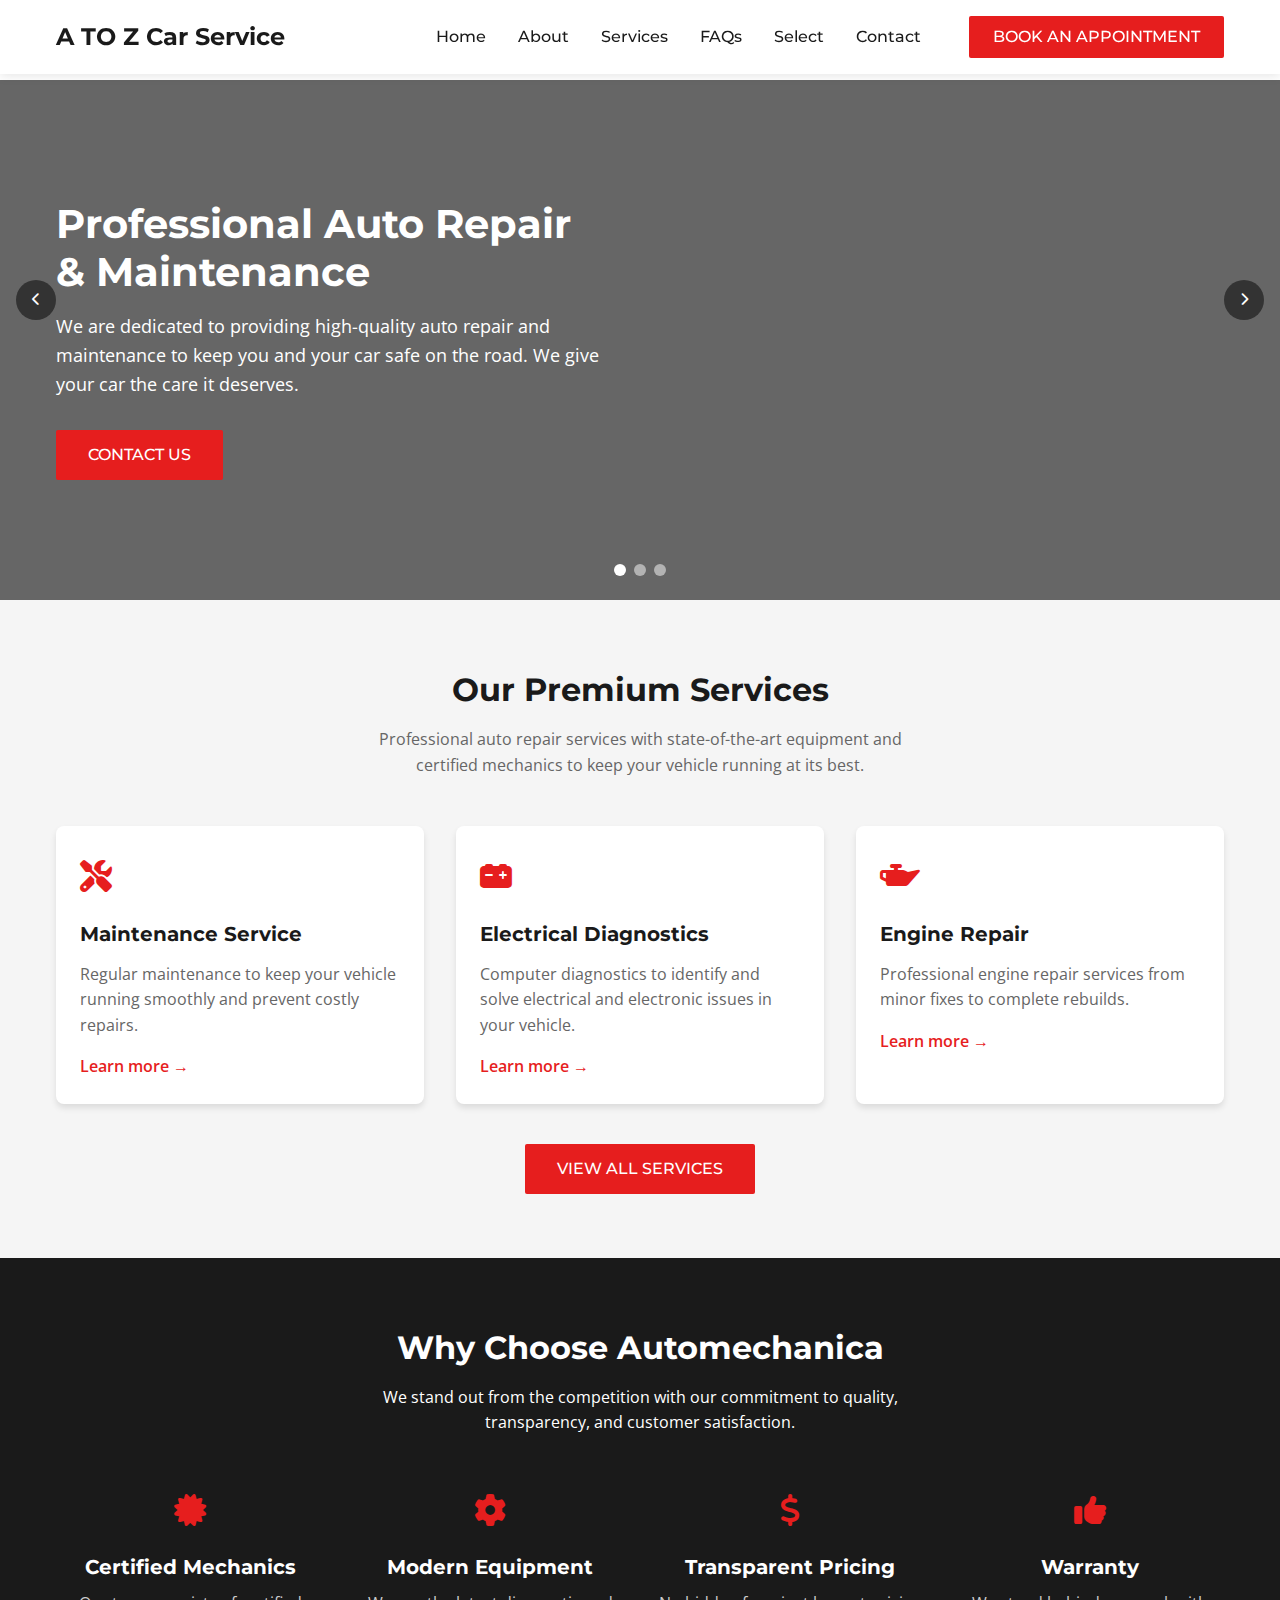
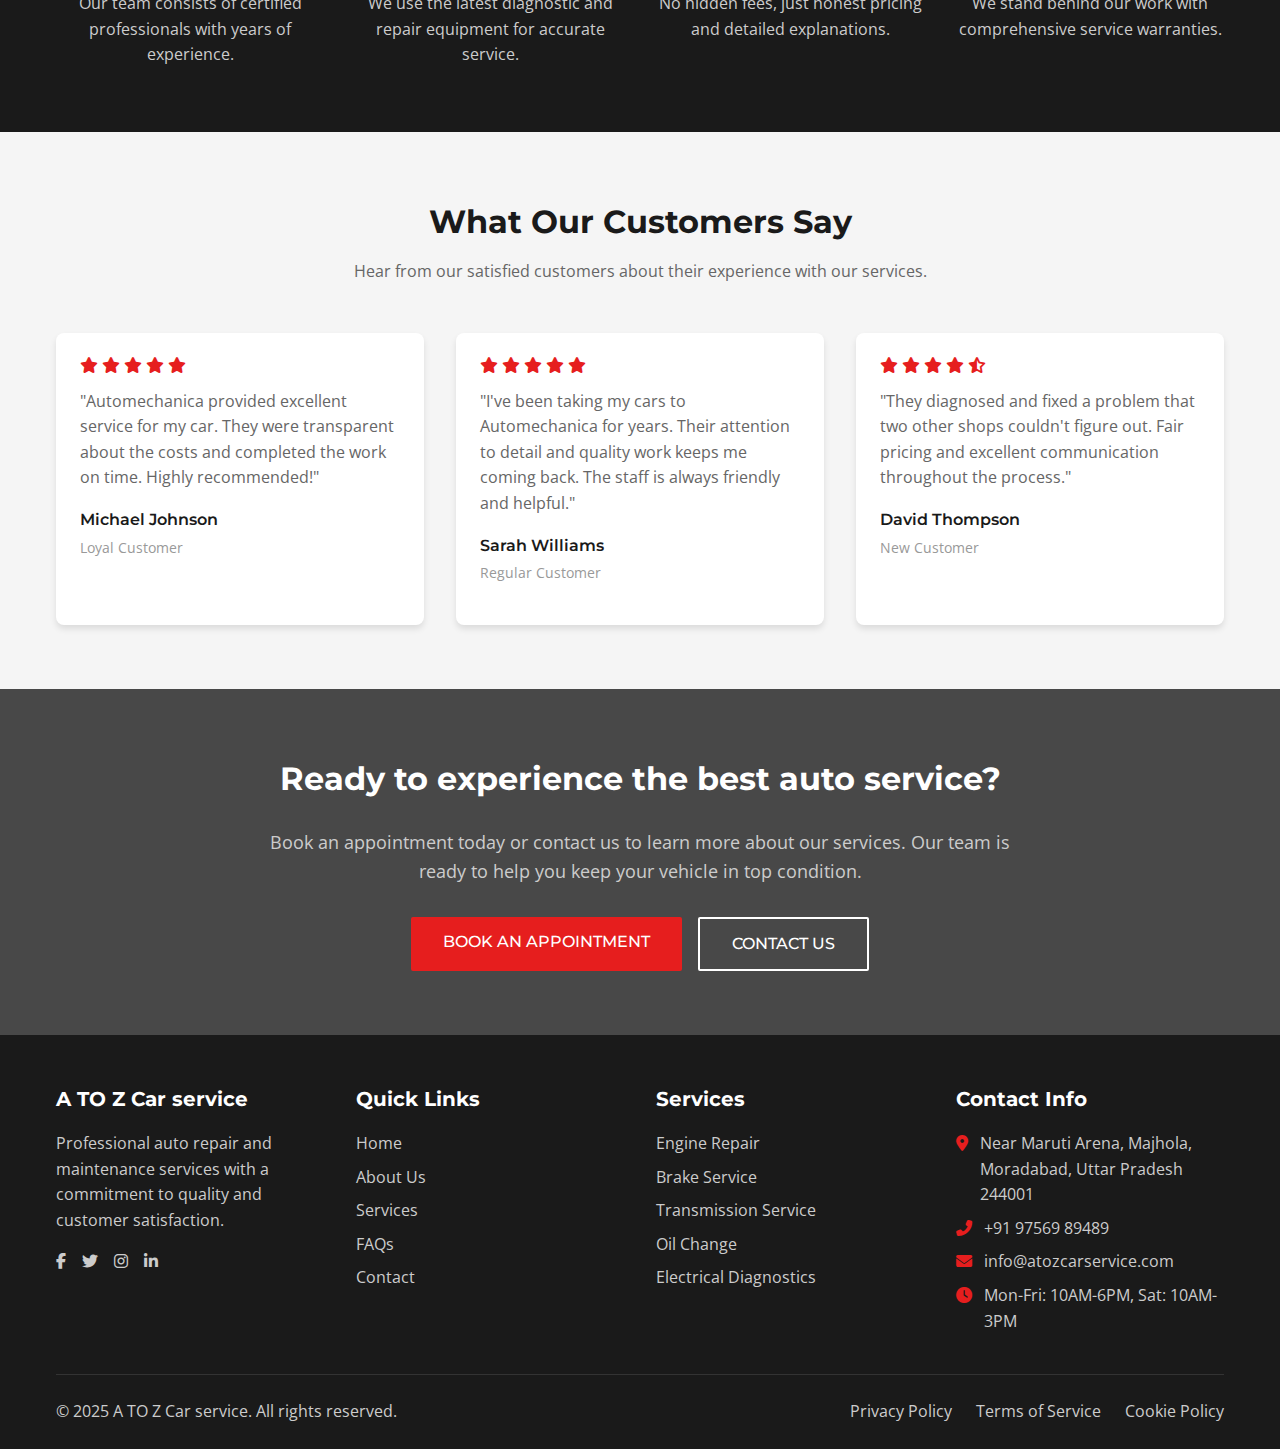
==== index.html @ 16094f68 "added home page and book an appointment page" ====
<!DOCTYPE html>
<html lang="en">
  <head>
    <meta charset="UTF-8" />
    <meta name="viewport" content="width=device-width, initial-scale=1.0" />
    <title>Automechanica - Professional Auto Repair & Maintenance</title>
    <link rel="stylesheet" href="index.css" />
    <link
      rel="stylesheet"
      href="https://cdnjs.cloudflare.com/ajax/libs/font-awesome/6.4.0/css/all.min.css"
    />
    <link
      href="https://fonts.googleapis.com/css2?family=Montserrat:wght@400;500;600;700&family=Open+Sans:wght@400;600&display=swap"
      rel="stylesheet"
    />
  </head>
  <body>
    <div class="automechanica">
      <!-- Header -->
      <header class="header">
        <div class="container">
          <div class="header-inner">
            <div class="logo-wrapper">
              <a href="/" class="logo">
                <div class="logo-text">
                  <span class="logo-primary">A TO Z </span>Car Service
                </div>
              </a>
            </div>

            <nav class="desktop-nav">
              <a href="#" class="nav-link">Home</a>
              <a href="#" class="nav-link">About</a>
              <a href="#" class="nav-link">Services</a>
              <a href="#" class="nav-link">FAQs</a>
              <a href="#" class="nav-link">Select</a>
              <a href="#" class="nav-link">Contact</a>
              <a href="book.html" class="appointment-btn"
                >BOOK AN APPOINTMENT</a
              >
            </nav>

            <div class="mobile-menu-toggle" id="mobileMenuToggle">
              <span></span>
              <span></span>
              <span></span>
            </div>
          </div>
        </div>

        <div class="mobile-menu" id="mobileMenu">
          <nav class="mobile-nav">
            <a href="#" class="mobile-nav-link">Home</a>
            <a href="#" class="mobile-nav-link">About</a>
            <a href="#" class="mobile-nav-link">Services</a>
            <a href="#" class="mobile-nav-link">FAQs</a>
            <a href="#" class="mobile-nav-link">Select</a>
            <a href="#" class="mobile-nav-link">Contact</a>
            <a href="#" class="appointment-btn mobile">BOOK AN APPOINTMENT</a>
          </nav>
        </div>
      </header>

      <!-- Hero Section -->
      <section class="hero-section">
        <div class="hero-slider">
          <div class="slide active">
            <div class="hero-overlay">
              <div class="container">
                <div class="hero-content">
                  <h1>
                    Professional Auto Repair <br class="desktop-break" />
                    & Maintenance
                  </h1>
                  <p>
                    We are dedicated to providing high-quality auto repair and
                    maintenance to keep you and your car safe on the road. We
                    give your car the care it deserves.
                  </p>
                  <a href="#" class="contact-btn">CONTACT US</a>
                </div>
              </div>
            </div>
          </div>
        </div>

        <!-- Slider Navigation Arrows -->
        <button class="slider-arrow prev">
          <i class="fas fa-chevron-left"></i>
        </button>
        <button class="slider-arrow next">
          <i class="fas fa-chevron-right"></i>
        </button>

        <!-- Pagination Dots -->
        <div class="pagination-dots">
          <button class="dot active"></button>
          <button class="dot"></button>
          <button class="dot"></button>
        </div>
      </section>

      <!-- Services Section -->
      <section class="services-section">
        <div class="container">
          <div class="section-header">
            <h2>Our Premium Services</h2>
            <p>
              Professional auto repair services with state-of-the-art equipment
              and certified mechanics to keep your vehicle running at its best.
            </p>
          </div>

          <div class="services-grid">
            <div class="service-card">
              <div class="service-icon">
                <i class="fas fa-tools"></i>
              </div>
              <h3>Maintenance Service</h3>
              <p>
                Regular maintenance to keep your vehicle running smoothly and
                prevent costly repairs.
              </p>
              <a href="#" class="service-link">Learn more →</a>
            </div>

            <div class="service-card">
              <div class="service-icon">
                <i class="fas fa-car-battery"></i>
              </div>
              <h3>Electrical Diagnostics</h3>
              <p>
                Computer diagnostics to identify and solve electrical and
                electronic issues in your vehicle.
              </p>
              <a href="#" class="service-link">Learn more →</a>
            </div>

            <div class="service-card">
              <div class="service-icon">
                <i class="fas fa-oil-can"></i>
              </div>
              <h3>Engine Repair</h3>
              <p>
                Professional engine repair services from minor fixes to complete
                rebuilds.
              </p>
              <a href="#" class="service-link">Learn more →</a>
            </div>
          </div>

          <div class="services-cta">
            <a href="#" class="cta-btn">VIEW ALL SERVICES</a>
          </div>
        </div>
      </section>

      <!-- Why Choose Us Section -->
      <section class="why-choose-section">
        <div class="container">
          <div class="section-header light">
            <h2>Why Choose Automechanica</h2>
            <p>
              We stand out from the competition with our commitment to quality,
              transparency, and customer satisfaction.
            </p>
          </div>

          <div class="features-grid">
            <div class="feature">
              <div class="feature-icon">
                <i class="fas fa-certificate"></i>
              </div>
              <h3>Certified Mechanics</h3>
              <p>
                Our team consists of certified professionals with years of
                experience.
              </p>
            </div>

            <div class="feature">
              <div class="feature-icon">
                <i class="fas fa-cog"></i>
              </div>
              <h3>Modern Equipment</h3>
              <p>
                We use the latest diagnostic and repair equipment for accurate
                service.
              </p>
            </div>

            <div class="feature">
              <div class="feature-icon">
                <i class="fas fa-dollar-sign"></i>
              </div>
              <h3>Transparent Pricing</h3>
              <p>
                No hidden fees, just honest pricing and detailed explanations.
              </p>
            </div>

            <div class="feature">
              <div class="feature-icon">
                <i class="fas fa-thumbs-up"></i>
              </div>
              <h3>Warranty</h3>
              <p>
                We stand behind our work with comprehensive service warranties.
              </p>
            </div>
          </div>
        </div>
      </section>

      <!-- Testimonials Section -->
      <section class="testimonials-section">
        <div class="container">
          <div class="section-header">
            <h2>What Our Customers Say</h2>
            <p>
              Hear from our satisfied customers about their experience with our
              services.
            </p>
          </div>

          <div class="testimonials-grid">
            <div class="testimonial-card">
              <div class="rating">
                <i class="fas fa-star"></i>
                <i class="fas fa-star"></i>
                <i class="fas fa-star"></i>
                <i class="fas fa-star"></i>
                <i class="fas fa-star"></i>
              </div>
              <p>
                "Automechanica provided excellent service for my car. They were
                transparent about the costs and completed the work on time.
                Highly recommended!"
              </p>
              <div class="customer">
                <p class="name">Michael Johnson</p>
                <p class="title">Loyal Customer</p>
              </div>
            </div>

            <div class="testimonial-card">
              <div class="rating">
                <i class="fas fa-star"></i>
                <i class="fas fa-star"></i>
                <i class="fas fa-star"></i>
                <i class="fas fa-star"></i>
                <i class="fas fa-star"></i>
              </div>
              <p>
                "I've been taking my cars to Automechanica for years. Their
                attention to detail and quality work keeps me coming back. The
                staff is always friendly and helpful."
              </p>
              <div class="customer">
                <p class="name">Sarah Williams</p>
                <p class="title">Regular Customer</p>
              </div>
            </div>

            <div class="testimonial-card">
              <div class="rating">
                <i class="fas fa-star"></i>
                <i class="fas fa-star"></i>
                <i class="fas fa-star"></i>
                <i class="fas fa-star"></i>
                <i class="fas fa-star-half-alt"></i>
              </div>
              <p>
                "They diagnosed and fixed a problem that two other shops
                couldn't figure out. Fair pricing and excellent communication
                throughout the process."
              </p>
              <div class="customer">
                <p class="name">David Thompson</p>
                <p class="title">New Customer</p>
              </div>
            </div>
          </div>
        </div>
      </section>

      <!-- CTA Section -->
      <section class="cta-section">
        <div class="overlay"></div>
        <div class="container">
          <div class="cta-content">
            <h2>Ready to experience the best auto service?</h2>
            <p>
              Book an appointment today or contact us to learn more about our
              services. Our team is ready to help you keep your vehicle in top
              condition.
            </p>
            <div class="cta-buttons">
              <a href="book.html" class="cta-btn primary"
                >BOOK AN APPOINTMENT</a
              >
              <a href="#" class="cta-btn secondary">CONTACT US</a>
            </div>
          </div>
        </div>
      </section>

      <!-- Footer -->
      <footer class="footer">
        <div class="container">
          <div class="footer-grid">
            <div class="footer-about">
              <h3>A TO Z Car service</h3>
              <p>
                Professional auto repair and maintenance services with a
                commitment to quality and customer satisfaction.
              </p>
              <div class="social-links">
                <a href="#"><i class="fab fa-facebook-f"></i></a>
                <a href="#"><i class="fab fa-twitter"></i></a>
                <a href="#"><i class="fab fa-instagram"></i></a>
                <a href="#"><i class="fab fa-linkedin-in"></i></a>
              </div>
            </div>

            <div class="footer-links">
              <h3>Quick Links</h3>
              <ul>
                <li><a href="#">Home</a></li>
                <li><a href="#">About Us</a></li>
                <li><a href="#">Services</a></li>
                <li><a href="#">FAQs</a></li>
                <li><a href="#">Contact</a></li>
              </ul>
            </div>

            <div class="footer-services">
              <h3>Services</h3>
              <ul>
                <li><a href="#">Engine Repair</a></li>
                <li><a href="#">Brake Service</a></li>
                <li><a href="#">Transmission Service</a></li>
                <li><a href="#">Oil Change</a></li>
                <li><a href="#">Electrical Diagnostics</a></li>
              </ul>
            </div>

            <div class="footer-contact">
              <h3>Contact Info</h3>
              <ul>
                <li>
                  <i class="fas fa-map-marker-alt"></i>
                  <span
                    >Near Maruti Arena, Majhola, Moradabad, Uttar Pradesh
                    244001</span
                  >
                </li>
                <li>
                  <i class="fas fa-phone-alt"></i>
                  <span>+91 97569 89489</span>
                </li>
                <li>
                  <i class="fas fa-envelope"></i>
                  <span>info@atozcarservice.com</span>
                </li>
                <li>
                  <i class="fas fa-clock"></i>
                  <span>Mon-Fri: 10AM-6PM, Sat: 10AM-3PM</span>
                </li>
              </ul>
            </div>
          </div>

          <div class="footer-bottom">
            <p>© 2025 A TO Z Car service. All rights reserved.</p>
            <div class="footer-bottom-links">
              <a href="#">Privacy Policy</a>
              <a href="#">Terms of Service</a>
              <a href="#">Cookie Policy</a>
            </div>
          </div>
        </div>
      </footer>
    </div>

    <script src="index.js"></script>
  </body>
</html>
---- index.css ----
/* Base Styles */
* {
  margin: 0;
  padding: 0;
  box-sizing: border-box;
}

body {
  font-family: "Open Sans", sans-serif;
  color: #333333;
  line-height: 1.6;
}

.automechanica {
  width: 100%;
  overflow-x: hidden;
}

.container {
  width: 100%;
  max-width: 1200px;
  margin: 0 auto;
  padding: 0 1rem;
}

a {
  text-decoration: none;
  transition: color 0.3s ease;
}

/* Header Styles */
.header {
  position: fixed;
  top: 0;
  left: 0;
  width: 100%;
  background-color: #fff;
  box-shadow: 0 2px 10px rgba(0, 0, 0, 0.1);
  z-index: 100;
}

.header-inner {
  display: flex;
  justify-content: space-between;
  align-items: center;
  padding: 1rem 0;
}

/* Logo Styles */
.logo {
  display: flex;
  align-items: center;
}

.logo-text {
  font-family: "Montserrat", sans-serif;
  font-size: 1.5rem;
  font-weight: 700;
  color: #1a1a1a;
}

.logo-primary {
  background-image: url("logo.png");
  height: 10%;
  width: 10%;
  background-size: contain;
}

/* Desktop Navigation */
.desktop-nav {
  display: flex;
  align-items: center;
  gap: 2rem;
}

.nav-link {
  font-family: "Montserrat", sans-serif;
  font-weight: 500;
  color: #1a1a1a;
  position: relative;
}

.nav-link::after {
  content: "";
  position: absolute;
  width: 0;
  height: 2px;
  bottom: -4px;
  left: 0;
  background-color: #e61e1e;
  transition: width 0.3s ease;
}

.nav-link:hover {
  color: #e61e1e;
}

.nav-link:hover::after {
  width: 100%;
}

.appointment-btn {
  background-color: #e61e1e;
  color: white;
  font-family: "Montserrat", sans-serif;
  font-weight: 500;
  padding: 0.5rem 1.5rem;
  border-radius: 2px;
  margin-left: 1rem;
  transition: background-color 0.3s ease;
}

.appointment-btn:hover {
  background-color: rgba(230, 30, 30, 0.9);
}

/* Mobile Menu Toggle */
.mobile-menu-toggle {
  display: none;
  flex-direction: column;
  justify-content: space-between;
  width: 30px;
  height: 21px;
  cursor: pointer;
}

.mobile-menu-toggle span {
  width: 100%;
  height: 3px;
  background-color: #1a1a1a;
  border-radius: 2px;
  transition: all 0.3s ease;
}

/* Mobile Menu */
.mobile-menu {
  display: none;
  background-color: white;
  padding-bottom: 1rem;
  box-shadow: 0 4px 6px rgba(0, 0, 0, 0.1);
  overflow: hidden;
  max-height: 0;
  transition: max-height 0.3s ease;
}

.mobile-menu.active {
  display: block;
  max-height: 400px;
}

.mobile-nav {
  display: flex;
  flex-direction: column;
  gap: 1rem;
  padding: 1rem;
}

.mobile-nav-link {
  font-family: "Montserrat", sans-serif;
  font-weight: 500;
  color: #1a1a1a;
  padding: 0.5rem 0;
}

.mobile-nav-link:hover {
  color: #e61e1e;
}

.appointment-btn.mobile {
  display: inline-block;
  text-align: center;
  margin-top: 0.5rem;
  margin-left: 0;
}

/* Hero Section */
.hero-section {
  position: relative;
  padding-top: 5rem;
  height: 600px;
}

.hero-slider {
  position: relative;
  width: 100%;
  height: 100%;
}

.slide {
  position: absolute;
  width: 100%;
  height: 100%;
  background-image: url("https://images.unsplash.com/photo-1486006920555-c77dcf18193c?ixlib=rb-1.2.1&auto=format&fit=crop&w=1950&q=80");
  background-size: cover;
  background-position: center;
  background-repeat: no-repeat;
  opacity: 0;
  transition: opacity 1s ease;
}

.slide.active {
  opacity: 1;
}

.hero-overlay {
  position: absolute;
  top: 0;
  left: 0;
  width: 100%;
  height: 100%;
  background-color: rgba(0, 0, 0, 0.6);
  display: flex;
  align-items: center;
}

.hero-content {
  max-width: 768px;
}

.hero-content h1 {
  font-family: "Montserrat", sans-serif;
  font-size: 2.5rem;
  font-weight: 700;
  color: white;
  margin-bottom: 1rem;
  line-height: 1.2;
}

.hero-content p {
  color: white;
  font-size: 1.125rem;
  margin-bottom: 2rem;
  max-width: 36rem;
}

.contact-btn {
  display: inline-block;
  background-color: #e61e1e;
  color: white;
  font-family: "Montserrat", sans-serif;
  font-weight: 500;
  padding: 0.75rem 2rem;
  border-radius: 2px;
  transition: background-color 0.3s ease;
}

.contact-btn:hover {
  background-color: rgba(230, 30, 30, 0.9);
}

/* Slider Navigation */
.slider-arrow {
  position: absolute;
  top: 50%;
  transform: translateY(-50%);
  width: 40px;
  height: 40px;
  border-radius: 50%;
  background-color: rgba(0, 0, 0, 0.5);
  color: white;
  display: flex;
  align-items: center;
  justify-content: center;
  cursor: pointer;
  border: none;
  z-index: 10;
  transition: background-color 0.3s ease;
}

.slider-arrow:hover {
  background-color: rgba(0, 0, 0, 0.7);
}

.slider-arrow.prev {
  left: 1rem;
}

.slider-arrow.next {
  right: 1rem;
}

.pagination-dots {
  position: absolute;
  bottom: 1.5rem;
  left: 50%;
  transform: translateX(-50%);
  display: flex;
  gap: 0.5rem;
  z-index: 10;
}

.dot {
  width: 12px;
  height: 12px;
  border-radius: 50%;
  background-color: white;
  opacity: 0.5;
  border: none;
  cursor: pointer;
  transition: opacity 0.3s ease;
}

.dot:hover {
  opacity: 0.8;
}

.dot.active {
  opacity: 1;
}

/* Services Section */
.services-section {
  padding: 4rem 0;
  background-color: #f5f5f5;
}

.section-header {
  text-align: center;
  margin-bottom: 3rem;
}

.section-header h2 {
  font-family: "Montserrat", sans-serif;
  font-size: 2rem;
  font-weight: 700;
  color: #1a1a1a;
  margin-bottom: 0.75rem;
}

.section-header p {
  color: #666;
  max-width: 36rem;
  margin: 0 auto;
}

.section-header.light h2,
.section-header.light p {
  color: white;
}

.services-grid {
  display: grid;
  grid-template-columns: repeat(auto-fill, minmax(300px, 1fr));
  gap: 2rem;
}

.service-card {
  background-color: white;
  padding: 1.5rem;
  border-radius: 0.5rem;
  box-shadow: 0 4px 6px rgba(0, 0, 0, 0.1);
  transition: box-shadow 0.3s ease;
}

.service-card:hover {
  box-shadow: 0 10px 15px rgba(0, 0, 0, 0.1);
}

.service-icon {
  color: #e61e1e;
  font-size: 2rem;
  margin-bottom: 1rem;
}

.service-card h3 {
  font-family: "Montserrat", sans-serif;
  font-size: 1.25rem;
  font-weight: 700;
  color: #1a1a1a;
  margin-bottom: 0.75rem;
}

.service-card p {
  color: #666;
  margin-bottom: 1rem;
}

.service-link {
  color: #e61e1e;
  font-weight: 600;
}

.service-link:hover {
  text-decoration: underline;
}

.services-cta {
  text-align: center;
  margin-top: 2.5rem;
}

.cta-btn {
  display: inline-block;
  background-color: #e61e1e;
  color: white;
  font-family: "Montserrat", sans-serif;
  font-weight: 500;
  padding: 0.75rem 2rem;
  border-radius: 2px;
  transition: background-color 0.3s ease;
}

.cta-btn:hover {
  background-color: rgba(230, 30, 30, 0.9);
}

/* Why Choose Us Section */
.why-choose-section {
  padding: 4rem 0;
  background-color: #1a1a1a;
  color: white;
}

.features-grid {
  display: grid;
  grid-template-columns: repeat(auto-fill, minmax(250px, 1fr));
  gap: 2rem;
}

.feature {
  text-align: center;
}

.feature-icon {
  color: #e61e1e;
  font-size: 2rem;
  margin-bottom: 1rem;
}

.feature h3 {
  font-family: "Montserrat", sans-serif;
  font-size: 1.25rem;
  font-weight: 700;
  margin-bottom: 0.5rem;
}

.feature p {
  color: #ccc;
}

/* Testimonials Section */
.testimonials-section {
  padding: 4rem 0;
  background-color: #f5f5f5;
}

.testimonials-grid {
  display: grid;
  grid-template-columns: repeat(auto-fill, minmax(300px, 1fr));
  gap: 2rem;
}

.testimonial-card {
  background-color: white;
  padding: 1.5rem;
  border-radius: 0.5rem;
  box-shadow: 0 4px 6px rgba(0, 0, 0, 0.1);
}

.rating {
  color: #e61e1e;
  display: flex;
  gap: 0.25rem;
  margin-bottom: 1rem;
}

.testimonial-card p {
  color: #666;
  margin-bottom: 1rem;
}

.customer .name {
  font-family: "Montserrat", sans-serif;
  font-weight: 600;
  color: #1a1a1a;
  margin-bottom: 0.25rem;
}

.customer .title {
  color: #999;
  font-size: 0.875rem;
}

/* CTA Section */
.cta-section {
  padding: 4rem 0;
  position: relative;
  background-image: url("https://images.unsplash.com/photo-1562519819-016930ada31c?ixlib=rb-1.2.1&auto=format&fit=crop&w=1950&q=80");
  background-size: cover;
  background-position: center;
}

.cta-section .overlay {
  position: absolute;
  top: 0;
  left: 0;
  width: 100%;
  height: 100%;
  background-color: rgba(26, 26, 26, 0.8);
}

.cta-content {
  max-width: 48rem;
  margin: 0 auto;
  text-align: center;
  position: relative;
  z-index: 1;
}

.cta-content h2 {
  font-family: "Montserrat", sans-serif;
  font-size: 2rem;
  font-weight: 700;
  color: white;
  margin-bottom: 1.5rem;
}

.cta-content p {
  color: #ccc;
  font-size: 1.125rem;
  margin-bottom: 2rem;
}

.cta-buttons {
  display: flex;
  flex-wrap: wrap;
  justify-content: center;
  gap: 1rem;
}

.cta-btn.primary {
  background-color: #e61e1e;
  color: white;
}

.cta-btn.secondary {
  background-color: transparent;
  color: white;
  border: 2px solid white;
}

.cta-btn.secondary:hover {
  background-color: white;
  color: #1a1a1a;
}

/* Footer */
.footer {
  background-color: #1a1a1a;
  color: white;
  padding: 3rem 0 1.5rem;
}

.footer-grid {
  display: grid;
  grid-template-columns: repeat(auto-fill, minmax(250px, 1fr));
  gap: 2rem;
  margin-bottom: 2rem;
}

.footer h3 {
  font-family: "Montserrat", sans-serif;
  font-size: 1.25rem;
  font-weight: 700;
  margin-bottom: 1rem;
}

.footer-about p {
  color: #ccc;
  margin-bottom: 1rem;
}

.social-links {
  display: flex;
  gap: 1rem;
}

.social-links a {
  color: #ccc;
  transition: color 0.3s ease;
}

.social-links a:hover {
  color: white;
}

.footer-links ul,
.footer-services ul,
.footer-contact ul {
  list-style: none;
  padding: 0;
}

.footer-links li,
.footer-services li {
  margin-bottom: 0.5rem;
}

.footer-links a,
.footer-services a {
  color: #ccc;
  transition: color 0.3s ease;
}

.footer-links a:hover,
.footer-services a:hover {
  color: white;
}

.footer-contact li {
  display: flex;
  align-items: flex-start;
  gap: 0.75rem;
  margin-bottom: 0.5rem;
}

.footer-contact li i {
  color: #e61e1e;
  margin-top: 0.25rem;
}

.footer-contact li span {
  color: #ccc;
}

.footer-bottom {
  border-top: 1px solid #333;
  padding-top: 1.5rem;
  display: flex;
  flex-wrap: wrap;
  justify-content: space-between;
  gap: 1rem;
}

.footer-bottom p {
  color: #ccc;
}

.footer-bottom-links {
  display: flex;
  flex-wrap: wrap;
  gap: 1.5rem;
}

.footer-bottom-links a {
  color: #ccc;
  transition: color 0.3s ease;
}

.footer-bottom-links a:hover {
  color: white;
}

/* Responsive Styles */
@media (max-width: 768px) {
  .desktop-nav {
    display: none;
  }

  .mobile-menu-toggle {
    display: flex;
  }

  .hero-content h1 {
    font-size: 2rem;
  }

  .desktop-break {
    display: none;
  }

  .footer-bottom {
    flex-direction: column;
    align-items: center;
    text-align: center;
  }
}

@media (min-width: 769px) {
  .mobile-menu {
    display: none !important;
  }
}

@media (max-width: 576px) {
  .hero-content h1 {
    font-size: 1.75rem;
  }

  .hero-content p {
    font-size: 1rem;
  }

  .section-header h2 {
    font-size: 1.75rem;
  }

  .cta-buttons {
    flex-direction: column;
  }

  .cta-btn {
    width: 100%;
  }
}
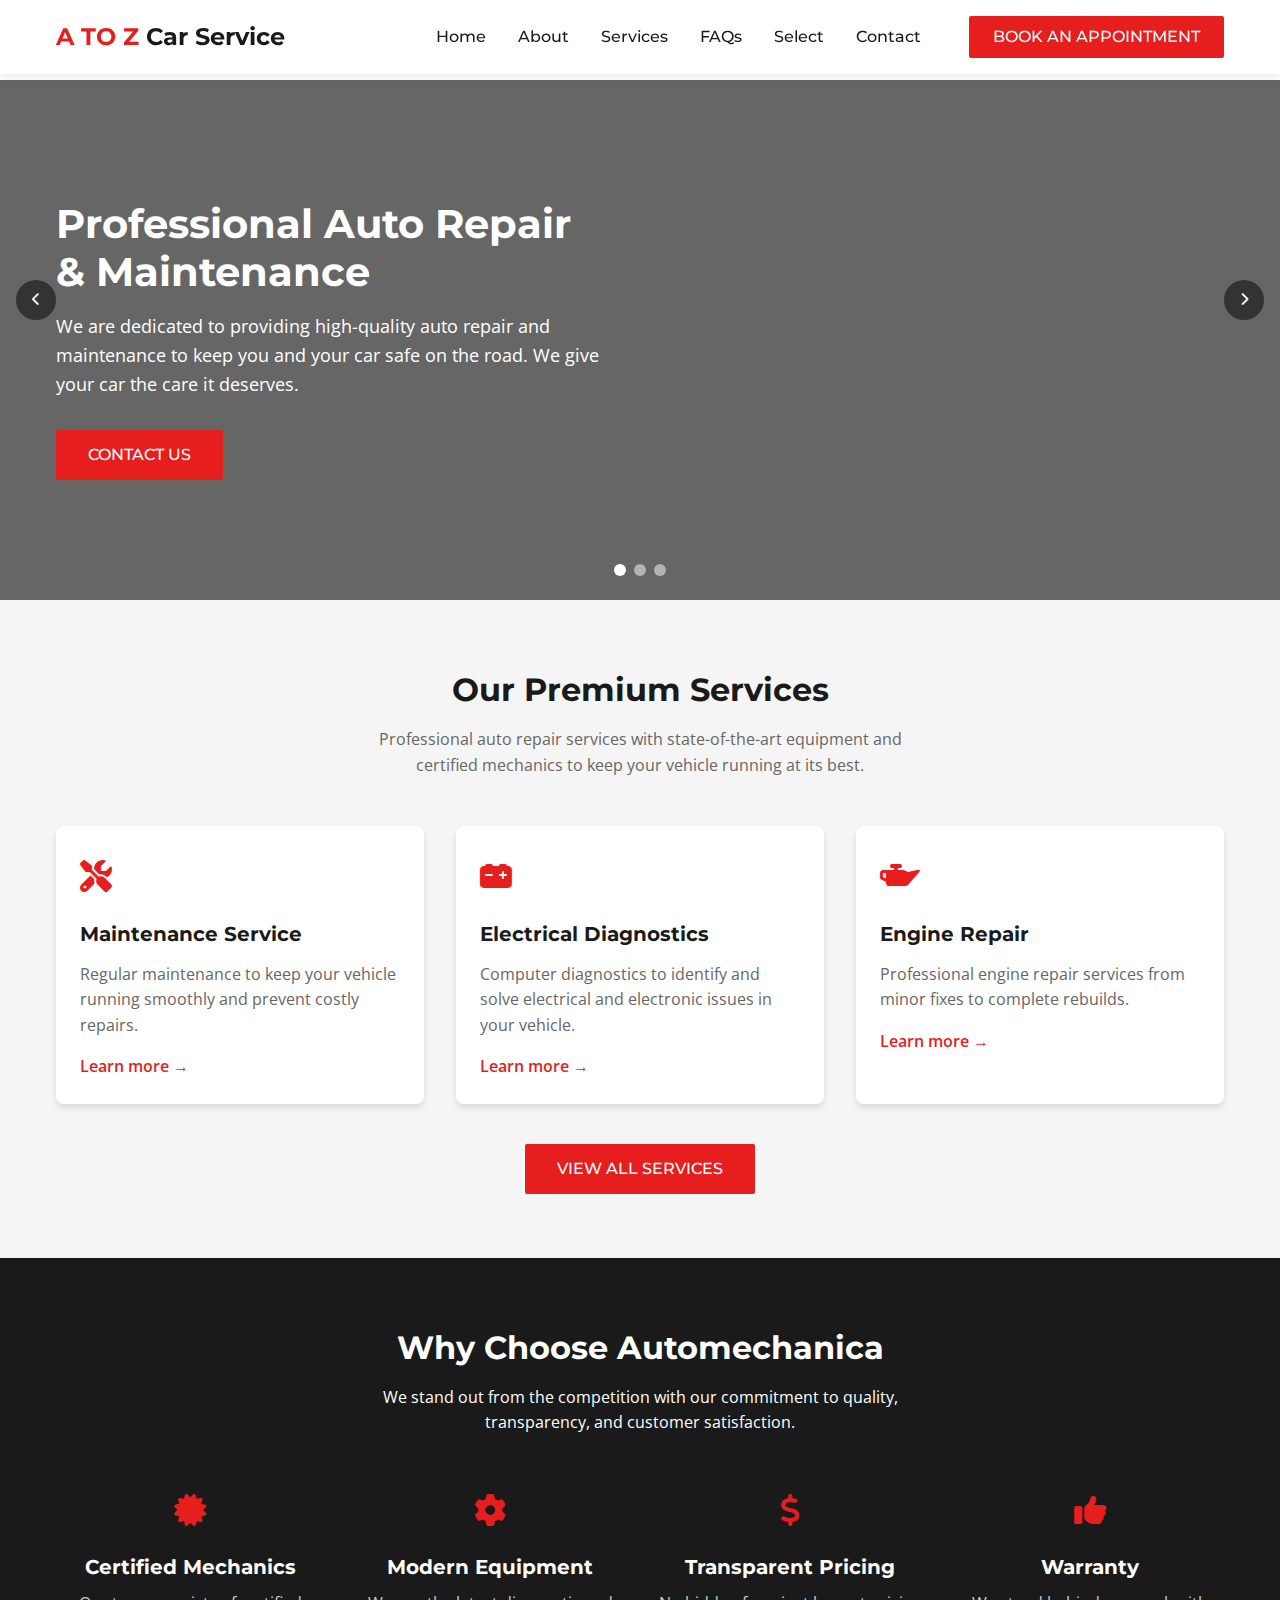
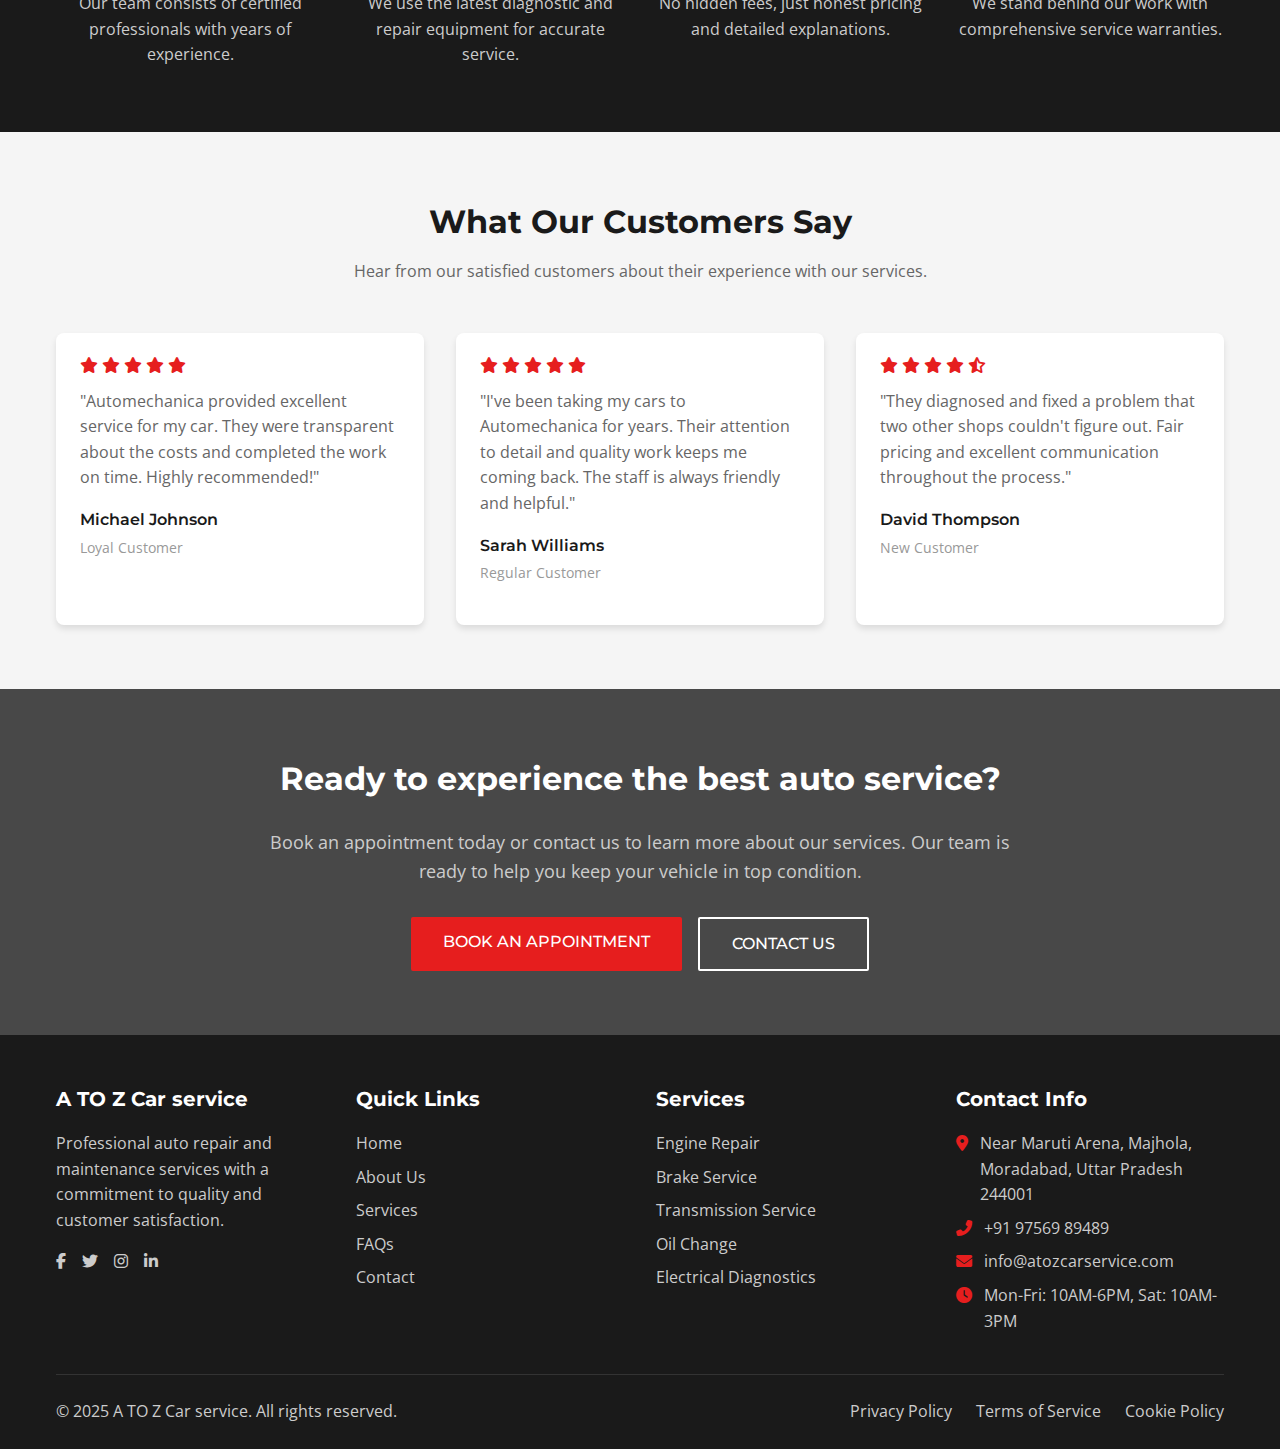
==== commit 7829a594: "updated book.html" ====
--- a/index.html
+++ b/index.html
@@ -56,7 +56,9 @@
             <a href="#" class="mobile-nav-link">FAQs</a>
             <a href="#" class="mobile-nav-link">Select</a>
             <a href="#" class="mobile-nav-link">Contact</a>
-            <a href="#" class="appointment-btn mobile">BOOK AN APPOINTMENT</a>
+            <a href="book.html" class="appointment-btn mobile"
+              >BOOK AN APPOINTMENT</a
+            >
           </nav>
         </div>
       </header>
--- a/index.css
+++ b/index.css
@@ -60,10 +60,7 @@
 }
 
 .logo-primary {
-  background-image: url("logo.png");
-  height: 10%;
-  width: 10%;
-  background-size: contain;
+  color: #e61e1e;
 }
 
 /* Desktop Navigation */
